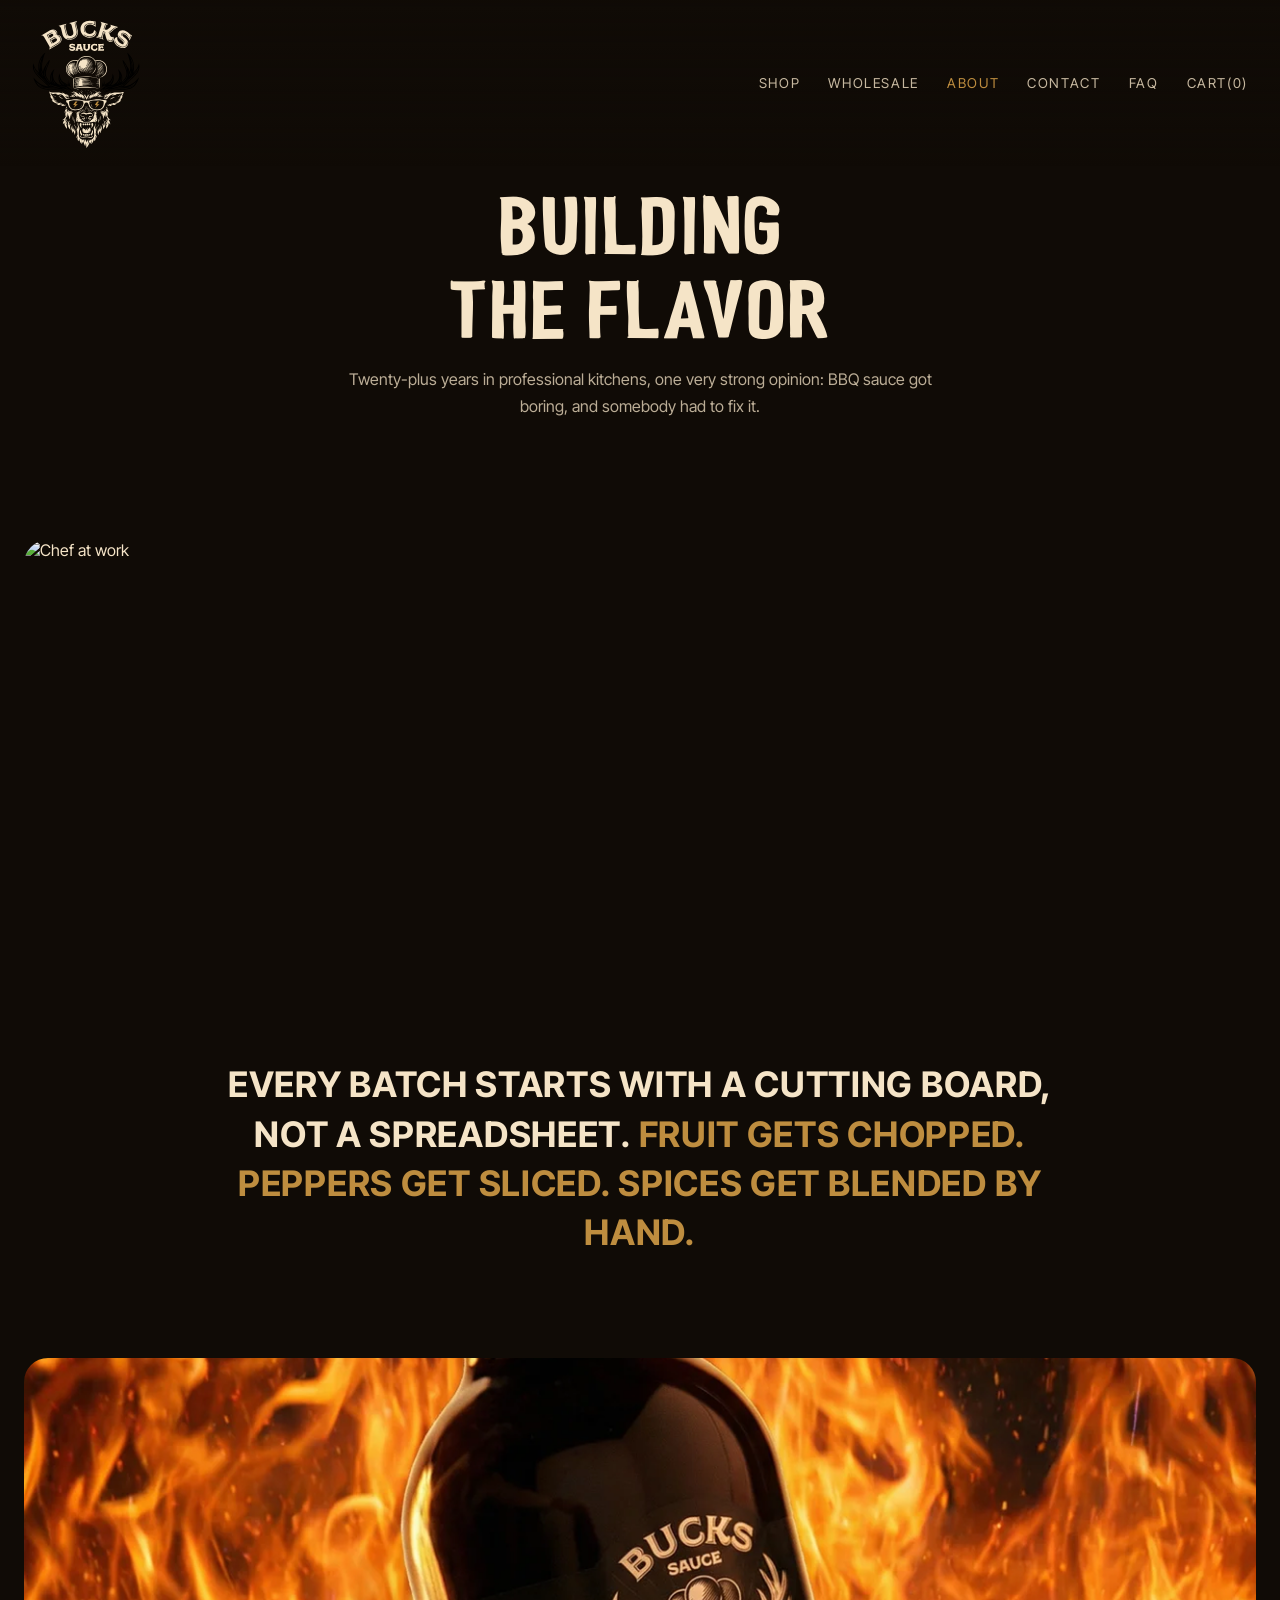
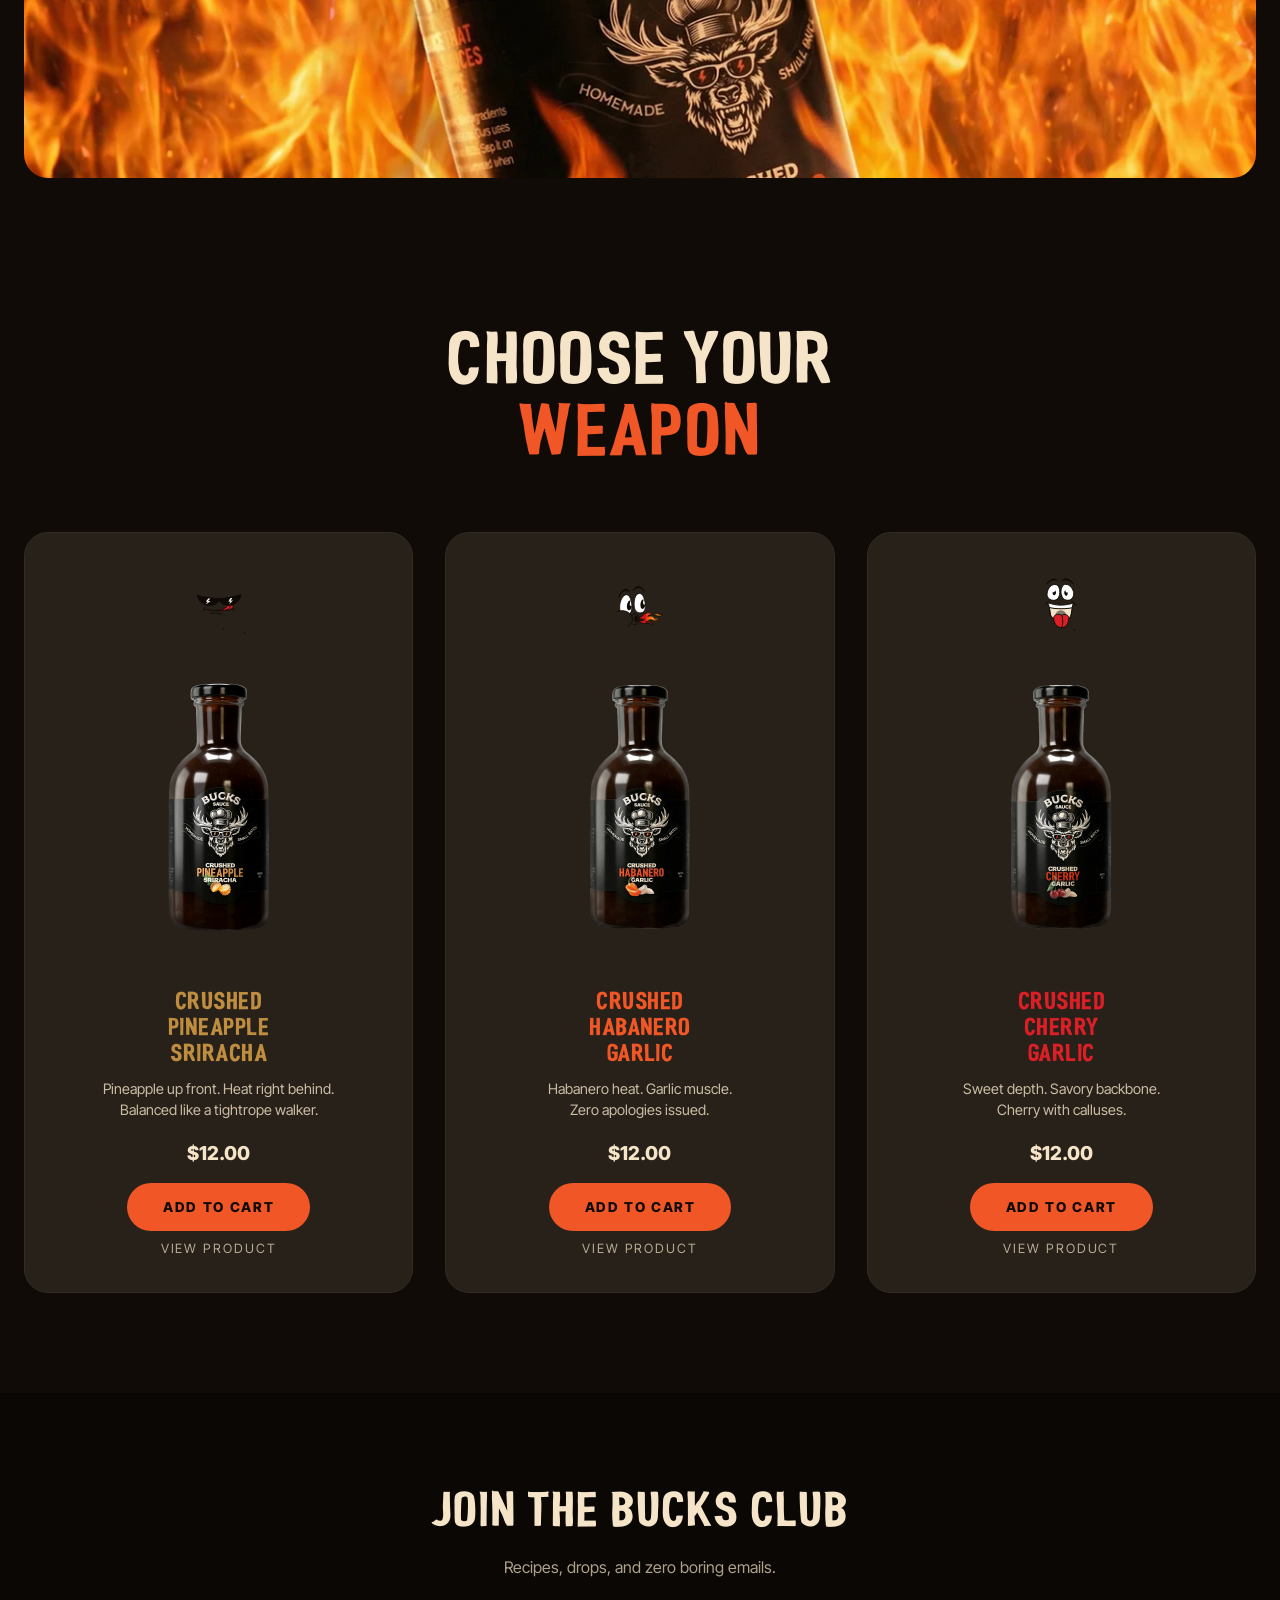
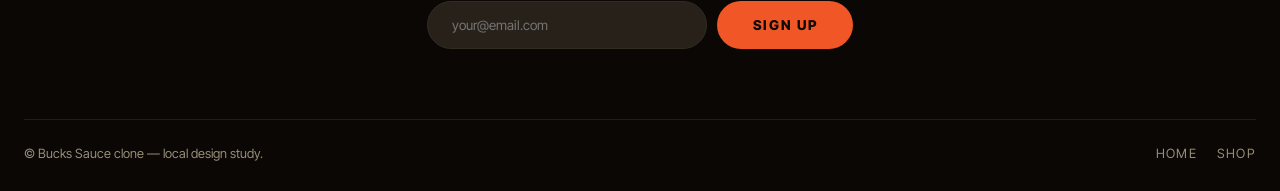
==== about.html @ 7441a602 "Initial commit: BuckleSaurce clone site Co-Authored-By: Claude Fable 5 <noreply@anthropic.com>" ====
<!DOCTYPE html>
<html lang="en">
<head>
  <meta charset="utf-8">
  <meta name="viewport" content="width=device-width, initial-scale=1">
  <title>About — Bucks Sauce Clone</title>
  <link rel="preconnect" href="https://fonts.googleapis.com">
  <link href="https://fonts.googleapis.com/css2?family=Inter+Tight:wght@400;600;700;800&family=Rye&display=swap" rel="stylesheet">
  <link rel="stylesheet" href="css/style.css">
</head>
<body>
  <nav class="nav">
    <a class="nav-logo" href="index.html"><img src="assets/bucks-logo.svg" alt="Bucks Sauce"></a>
    <div class="nav-links">
      <a href="shop.html">Shop</a>
      <a href="wholesale.html">Wholesale</a>
      <a href="about.html" class="active">About</a>
      <a href="contact.html">Contact</a>
      <a href="faq.html">FAQ</a>
      <a href="#" data-cart-open>Cart(<span class="cart-count">0</span>)</a>
    </div>
    
  </nav>

  <header class="page-hero">
    <h1>Building<br>the Flavor</h1>
    <p class="sub">Twenty-plus years in professional kitchens, one very strong opinion: BBQ sauce got boring, and somebody had to fix it.</p>
  </header>

  <main class="wrap">
    <img class="ws-img reveal" src="assets/BUCKSAUCE-21.jpg" alt="Chef at work">
    <section class="manifesto reveal" style="padding:60px 0;">
      <p>Every batch starts with a cutting board, not a spreadsheet. <em>Fruit gets chopped. Peppers get sliced. Spices get blended by hand.</em></p>
    </section>
    <img class="ws-img reveal" src="assets/image70.png" alt="Fresh ingredients">
  </main>

  <section class="products">
    <div class="wrap">
      <h2 class="section-title">Choose Your<span class="accent">Weapon</span></h2>
      <div class="product-grid" id="about-products"></div>
    </div>
  </section>

  <footer>
    <div class="wrap">
      <div class="club">
        <h2>Join the Bucks Club</h2>
        <p>Recipes, drops, and zero boring emails.</p>
        <form onsubmit="event.preventDefault(); this.querySelector('input').value=''; alert('Subscribed (demo).');">
          <input type="email" placeholder="your@email.com" required>
          <button class="btn btn-orange" type="submit"><span class="lbl">Sign Up</span><span class="lbl-hover">Sign Up</span></button>
        </form>
      </div>
      <div class="footer-bottom">
        <div>© Bucks Sauce clone — local design study.</div>
        <div class="footer-links"><a href="index.html">Home</a><a href="shop.html">Shop</a></div>
      </div>
    </div>
  </footer>

  <div id="cart-overlay"></div>
  <aside id="cart-drawer" aria-label="Cart">
    <div class="cart-head"><h3>Your Cart</h3><button class="cart-close" data-cart-close aria-label="Close cart">×</button></div>
    <div id="best-value" class="best-value" style="display:none;">Best value: grab a 3-pack, save some bucks</div>
    <div class="cart-items" id="cart-items"></div>
    <div class="cart-foot">
      <div class="cart-total"><span>Total</span><span id="cart-total">$0.00</span></div>
      <div id="ship-note" style="font-size:0.8rem;opacity:0.7;margin-bottom:12px;"></div>
      <button class="btn btn-orange" onclick="alert('Checkout is a demo stub.')"><span class="lbl">Checkout</span><span class="lbl-hover">Checkout</span></button>
    </div>
  </aside>

  <script src="js/dotlottie-player.js"></script>
  <script src="js/data.js"></script>
  <script src="js/main.js"></script>
  <script>renderProductCards("about-products");</script>
</body>
</html>
---- css/style.css ----
/* ============ Fonts (pulled from live site; Peperoncino Sans is a licensed
   commercial face — keep local-only unless licensed) ============ */
@font-face {
  font-family: "Peperoncino Sans";
  src: url("../assets/fonts/PeperoncinoSans.woff") format("woff");
  font-display: swap;
}
@font-face {
  font-family: "Inter Tight Local";
  src: url("../assets/fonts/InterTight.woff2") format("woff2");
  font-weight: 100 900;
  font-display: swap;
}

/* ============ Tokens ============ */
:root {
  --ink: #100b06;
  --ink-2: #272119;
  --brown: #322c23;
  --cream: #f5e4c7;
  --gold: #be8d3f;
  --orange: #f15726;
  --red: #da1f27;
  --font-display: "Peperoncino Sans", "Rye", serif;
  --font-body: "Inter Tight", "Inter Tight Local", sans-serif;
}

* { margin: 0; padding: 0; box-sizing: border-box; }
html { scroll-behavior: smooth; }
body {
  background: var(--ink);
  color: var(--cream);
  font-family: var(--font-body);
  overflow-x: hidden;
}
img { max-width: 100%; display: block; }
a { color: inherit; text-decoration: none; }
button { font-family: inherit; cursor: pointer; }

h1, h2, h3, .display { font-family: var(--font-display); text-transform: uppercase; font-weight: 400; letter-spacing: 0.02em; }

.wrap { max-width: 1280px; margin: 0 auto; padding: 0 24px; }

/* ============ Loader ============ */
#loader {
  position: fixed; inset: 0; z-index: 100;
  background: var(--ink);
  display: grid; place-items: center;
  transition: opacity 0.6s ease, visibility 0.6s;
}
#loader.done { opacity: 0; visibility: hidden; }
.loader-rings { position: relative; width: 100vmax; height: 100vmax; display: grid; place-items: center; }
.ring {
  position: absolute; border-radius: 50%;
  width: 8px; height: 8px;
  transform: scale(0);
}
.ring-gold { background: var(--gold); }
.ring-orange { background: var(--orange); }
.ring-red { background: var(--red); }
.ring-ink { background: var(--ink); }
.loader-logo { position: absolute; opacity: 0; text-align: center; }
.loader-logo img { width: 140px; margin: 0 auto; }

/* ============ Nav ============ */
.nav {
  position: fixed; top: 0; left: 0; right: 0; z-index: 50;
  display: flex; align-items: center; justify-content: space-between;
  padding: 18px 32px;
  mix-blend-mode: normal;
  background: linear-gradient(to bottom, rgba(16,11,6,0.85), transparent);
}
.nav-logo { font-family: var(--font-display); font-size: 1.3rem; letter-spacing: 0.05em; }
.nav-logo img { width: 108px; height: auto; }
.nav--hero { align-items: flex-start; background: none; transition: transform 0.35s ease, opacity 0.35s ease; }
.nav--hero .nav-links { margin-top: 14px; font-weight: 700; font-size: 1rem; font-family: var(--font-display); letter-spacing: 0.06em; }
body.scrolled .nav--hero { transform: translateY(-24px); opacity: 0; pointer-events: none; }

/* Scrolled mini-nav: antler mark + GET SAUCE + basket + burger */
.nav-mini {
  position: fixed; top: 0; left: 0; right: 0; z-index: 60;
  display: flex; align-items: center; justify-content: space-between;
  padding: 16px 28px;
  transform: translateY(-110%); opacity: 0;
  transition: transform 0.35s ease, opacity 0.35s ease;
}
body.scrolled .nav-mini { transform: none; opacity: 1; }
.antler-mark { width: 150px; height: 52px; overflow: hidden; display: block; }
.antler-mark img {
  width: 150px; clip-path: inset(16% 0 54% 0);
  transform: translateY(-16%);
}
.nav-mini-right { display: flex; gap: 12px; align-items: center; }
.pill-btn {
  background: var(--cream); color: var(--ink); border: none;
  font-family: var(--font-display); font-size: 1rem; letter-spacing: 0.06em;
  padding: 18px 40px; border-radius: 10px; text-transform: uppercase;
  transition: transform 0.2s;
}
.pill-btn:hover { transform: scale(1.04); }
.icon-btn {
  width: 62px; height: 62px; border-radius: 10px;
  background: transparent; border: 2px solid var(--cream); color: var(--cream);
  display: grid; place-items: center; font-size: 1.3rem;
  transition: background 0.2s, color 0.2s;
}
.icon-btn:hover { background: var(--cream); color: var(--ink); }
.burger-menu {
  position: fixed; top: 92px; right: 28px; z-index: 59;
  background: var(--ink-2); border: 1px solid var(--brown); border-radius: 16px;
  padding: 18px 26px; display: none; flex-direction: column; gap: 12px;
  font-family: var(--font-display); text-transform: uppercase; letter-spacing: 0.08em;
}
.burger-menu.open { display: flex; }
.nav-links { display: flex; gap: 28px; font-size: 0.85rem; text-transform: uppercase; letter-spacing: 0.12em; }
.nav-links a { opacity: 0.8; transition: opacity 0.2s; }
.nav-links a:hover, .nav-links a.active { opacity: 1; color: var(--gold); }
.nav-cta {
  background: var(--orange); color: var(--ink);
  border: none; padding: 12px 22px; border-radius: 999px;
  font-weight: 700; text-transform: uppercase; letter-spacing: 0.1em; font-size: 0.8rem;
  transition: transform 0.2s, background 0.2s;
}
.nav-cta:hover { transform: scale(1.05); background: var(--gold); }

/* ============ Hero (headline + product carousel, mirrors live site) ============ */
.hero2 { position: relative; overflow: hidden; padding-top: 120px; }
.hero2-headline {
  font-family: var(--font-display);
  text-transform: uppercase;
  text-align: center;
  font-size: clamp(2.6rem, 6.94vw, 6.6rem);
  line-height: 0.88;
  max-width: 18ch;
  margin: 0 auto;
}
.hero2-headline .outline {
  color: transparent;
  -webkit-text-stroke: 2.5px var(--cream);
}
.carousel { position: relative; margin-top: 60px; min-height: 78vh; }
.car-rule {
  position: relative;
  border-top: 1px dashed rgba(245, 228, 199, 0.35);
  margin: 0 12px;
}
.car-rule .lbl-left, .car-rule .lbl-right {
  position: absolute; top: -0.75em;
  background: var(--ink); padding: 0 14px;
  font-size: 0.92rem; letter-spacing: 0.08em; text-transform: uppercase;
  font-weight: 400;
}
.car-rule .lbl-left { left: 140px; opacity: 0.8; }
.car-rule .lbl-right { right: 140px; }
.car-stage { position: relative; height: 72vh; display: grid; place-items: end center; }
.car-line {
  position: absolute; z-index: 1; top: 63%; left: 0; right: 0;
  border-top: 1px dashed rgba(245, 228, 199, 0.35);
}
.car-circle {
  position: absolute; bottom: -8vh; left: 50%; transform: translateX(-50%);
  width: min(42vw, 520px); aspect-ratio: 1; border-radius: 50%;
  transition: background 0.5s ease;
}
.car-bottle {
  position: relative; z-index: 2;
  height: 80vh; margin-bottom: -10vh;
  object-fit: contain;
  rotate: 2.5deg;
  transition: opacity 0.35s ease, transform 0.35s ease;
}
.car-bottle.swap { opacity: 0; transform: translateY(30px) scale(0.97); }
.car-chunk {
  position: absolute; z-index: 3;
  animation: floaty 5s ease-in-out infinite alternate;
  filter: drop-shadow(0 18px 26px rgba(0,0,0,0.5));
}
.chunk-a { width: clamp(110px, 12vw, 200px); top: 6%; right: 27%; }
.chunk-wrap {
  position: absolute; z-index: 3;
  top: 36%; left: 31%;
  width: clamp(180px, 15.5vw, 290px);
  animation: floaty 5s ease-in-out infinite alternate;
  animation-delay: -2.5s;
  filter: drop-shadow(0 18px 26px rgba(0,0,0,0.5));
}
.chunk-wrap > img { width: 100%; display: block; }
.chunk-face {
  position: absolute; z-index: 4;
  top: 26%; left: 16%;
  width: 66%; height: 66%;
  pointer-events: none;
}
.car-stage .car-shop.btn {
  position: absolute; z-index: 5; bottom: 3%; left: 50%; transform: translateX(-50%);
  font-size: 1.25rem; padding: 22px 60px;
}
@keyframes floaty { from { transform: translateY(-12px) rotate(-4deg); } to { transform: translateY(14px) rotate(5deg); } }
.car-arrow {
  position: absolute; z-index: 4; top: 58%;
  width: 104px; height: 104px; border-radius: 50%;
  background: var(--cream); color: var(--ink);
  border: none; font-size: 1.5rem;
  display: grid; place-items: center;
  transition: transform 0.2s;
}
.car-arrow:hover { transform: scale(1.08); }
.car-arrow.prev { left: 10vw; }
.car-arrow.next { right: 10vw; }
@media (max-width: 820px) {
  .car-rule .lbl-left { left: 20px; }
  .car-rule .lbl-right { right: 20px; }
  .car-arrow.prev { left: 4vw; }
  .car-arrow.next { right: 4vw; }
  .car-arrow { width: 64px; height: 64px; }
}

/* Legacy centered hero (kept for reference) */
.hero {
  min-height: 100vh; position: relative;
  display: grid; place-items: center;
  overflow: hidden;
}
.hero-center { text-align: center; z-index: 2; }
.hero-mark { font-family: var(--font-display); text-transform: uppercase; font-size: clamp(3rem, 8vw, 6rem); line-height: 0.95; }
.hero-sub { font-family: var(--font-body); letter-spacing: 0.35em; text-transform: uppercase; font-size: 0.9rem; margin-top: 10px; color: var(--gold); }
.hero-tagline {
  margin-top: 28px; font-size: clamp(1rem, 2vw, 1.4rem);
  text-transform: uppercase; letter-spacing: 0.08em; opacity: 0.9;
  font-weight: 600;
}
.hero-cta { margin-top: 32px; }
.ingredient {
  position: absolute; width: clamp(90px, 12vw, 180px);
  will-change: transform;
  filter: drop-shadow(0 20px 30px rgba(0,0,0,0.5));
}
.ing-1 { top: 12%; left: 30%; }
.ing-2 { top: 18%; right: 18%; }
.ing-3 { bottom: 16%; left: 16%; }
.ing-4 { bottom: 20%; right: 24%; }
.hero-scroll-hint {
  position: absolute; bottom: 28px; left: 50%; transform: translateX(-50%);
  font-size: 0.7rem; letter-spacing: 0.3em; text-transform: uppercase; opacity: 0.5;
}

/* ============ Buttons ============ */
.btn {
  display: inline-block; position: relative; overflow: hidden;
  background: var(--cream); color: var(--ink);
  padding: 16px 36px; border-radius: 999px; border: none;
  font-weight: 800; text-transform: uppercase; letter-spacing: 0.12em; font-size: 0.85rem;
}
.btn .lbl { display: block; transition: transform 0.3s; }
.btn .lbl-hover {
  position: absolute; inset: 0; display: grid; place-items: center;
  transform: translateY(100%); transition: transform 0.3s;
}
.btn:hover .lbl { transform: translateY(-100%); }
.btn:hover .lbl-hover { transform: translateY(0); }
.btn-orange { background: var(--orange); color: var(--ink); }
.btn-outline { background: transparent; color: var(--cream); border: 2px solid var(--cream); }

/* ============ Manifesto ============ */
.manifesto { padding: 120px 0; text-align: center; }
.manifesto p {
  font-size: clamp(1.4rem, 3vw, 2.2rem); line-height: 1.4;
  max-width: 900px; margin: 0 auto;
  text-transform: uppercase; font-weight: 700; letter-spacing: 0.02em;
}
.manifesto em { color: var(--gold); font-style: normal; }

/* ============ Free-from badges ============ */
.freefrom { padding: 60px 0 120px; }
.freefrom-grid {
  display: grid; grid-template-columns: repeat(auto-fit, minmax(220px, 1fr));
  gap: 40px; text-align: center;
}
.badge img { height: 90px; margin: 0 auto 18px; }
.badge h3 { font-size: 1.1rem; margin-bottom: 10px; color: var(--gold); }
.badge p { font-size: 0.9rem; line-height: 1.6; opacity: 0.75; }

/* ============ Products ============ */
.products { padding: 100px 0; }
.section-title {
  font-size: clamp(2.4rem, 6vw, 4.5rem); text-align: center; line-height: 1;
  margin-bottom: 70px;
}
.section-title .accent { display: block; color: var(--orange); }
.product-grid { display: grid; grid-template-columns: repeat(auto-fit, minmax(300px, 1fr)); gap: 32px; }
.card {
  background: var(--ink-2); border-radius: 24px; padding: 36px 28px;
  text-align: center; position: relative; overflow: hidden;
  border: 1px solid var(--brown);
  transition: transform 0.3s, border-color 0.3s;
}
.card:hover { transform: translateY(-6px); }
.card[data-flavor="pineapple"]:hover { border-color: var(--gold); }
.card[data-flavor="habanero"]:hover { border-color: var(--orange); }
.card[data-flavor="cherry"]:hover { border-color: var(--red); }
.card .mascot { width: 70px; margin: 0 auto 8px; }
.card .bottle-wrap { position: relative; height: 320px; margin-bottom: 20px; }
.card .bottle-wrap img {
  position: absolute; inset: 0; margin: auto; height: 100%; width: auto;
  object-fit: contain; transition: opacity 0.4s;
}
.card .bottle-back { opacity: 0; }
.card:hover .bottle-front { opacity: 0; }
.card:hover .bottle-back { opacity: 1; }
.card h3 { font-size: 1.5rem; line-height: 1.1; margin-bottom: 12px; }
.card[data-flavor="pineapple"] h3 { color: var(--gold); }
.card[data-flavor="habanero"] h3 { color: var(--orange); }
.card[data-flavor="cherry"] h3 { color: var(--red); }
.card .tagline { font-size: 0.9rem; opacity: 0.8; line-height: 1.5; min-height: 3em; margin-bottom: 20px; white-space: pre-line; }
.card .price { font-weight: 800; font-size: 1.2rem; margin-bottom: 18px; }
.card .actions { display: flex; flex-direction: column; gap: 10px; align-items: center; }
.card .view-link { font-size: 0.8rem; letter-spacing: 0.15em; text-transform: uppercase; opacity: 0.7; }
.card .view-link:hover { opacity: 1; }

/* ============ Why section ============ */
.why { padding: 120px 0; background: var(--ink-2); position: relative; }
.why::before {
  content: ""; position: absolute; inset: 0;
  background: url("../assets/antler-pattern.webp") repeat;
  background-size: 71px 119px; opacity: 0.06; pointer-events: none;
}
.why .wrap { position: relative; }
.why-title { text-align: center; font-size: clamp(2.4rem, 7vw, 5rem); margin-bottom: 30px; }
.why-title span { display: inline-block; }
.why-manifesto {
  text-align: center; max-width: 760px; margin: 0 auto 80px;
  text-transform: uppercase; font-weight: 700; font-size: 1.2rem; line-height: 1.6;
}
.why-grid { display: grid; grid-template-columns: repeat(auto-fit, minmax(260px, 1fr)); gap: 48px; }
.why-item .num { font-family: var(--font-display); font-size: 3rem; color: var(--orange); display: block; margin-bottom: 12px; }
.why-item h3 { font-size: 1.2rem; margin-bottom: 12px; }
.why-item p { font-size: 0.95rem; line-height: 1.7; opacity: 0.75; }

/* ============ Bundles ============ */
.bundles { padding: 120px 0; text-align: center; }
.bundle-toggle { display: inline-flex; gap: 0; margin-bottom: 50px; border: 2px solid var(--brown); border-radius: 999px; overflow: hidden; }
.bundle-toggle button {
  background: transparent; color: var(--cream); border: none;
  padding: 14px 34px; text-transform: uppercase; font-weight: 800; letter-spacing: 0.1em;
}
.bundle-toggle button.on { background: var(--orange); color: var(--ink); }
.bundle-figure img { max-height: 420px; margin: 0 auto 30px; object-fit: contain; }
.bundle-price { font-size: 1.6rem; font-weight: 800; margin-bottom: 20px; }

/* ============ Reviews marquee ============ */
.reviews { padding: 100px 0; overflow: hidden; }
.marquee { display: flex; gap: 24px; width: max-content; animation: marquee 40s linear infinite; }
.marquee:hover { animation-play-state: paused; }
@keyframes marquee { to { transform: translateX(-50%); } }
.review-card {
  width: 340px; flex-shrink: 0;
  background: var(--ink-2); border: 1px solid var(--brown); border-radius: 20px;
  padding: 28px;
}
.review-card .who { color: var(--gold); font-size: 0.8rem; letter-spacing: 0.2em; text-transform: uppercase; margin-bottom: 12px; }
.review-card .quote { font-family: var(--font-display); font-size: 1.1rem; text-transform: uppercase; line-height: 1.3; margin-bottom: 12px; }
.review-card .body { font-size: 0.9rem; opacity: 0.75; line-height: 1.6; }

/* ============ Footer ============ */
footer { background: #0a0704; padding: 80px 0 30px; }
.club { text-align: center; margin-bottom: 70px; }
.club h2 { font-size: clamp(1.8rem, 4vw, 3rem); margin-bottom: 16px; }
.club p { opacity: 0.7; margin-bottom: 24px; }
.club form { display: flex; gap: 10px; justify-content: center; flex-wrap: wrap; }
.club input {
  background: var(--ink-2); border: 1px solid var(--brown); border-radius: 999px;
  color: var(--cream); padding: 14px 24px; min-width: 280px; font-family: inherit;
}
.footer-bottom {
  display: flex; justify-content: space-between; align-items: center; flex-wrap: wrap; gap: 16px;
  border-top: 1px solid var(--brown); padding-top: 26px;
  font-size: 0.8rem; opacity: 0.6;
}
.footer-links { display: flex; gap: 20px; text-transform: uppercase; letter-spacing: 0.1em; }

/* ============ Cart drawer ============ */
#cart-drawer {
  position: fixed; top: 0; right: 0; bottom: 0; width: min(420px, 100vw);
  background: var(--ink-2); z-index: 90; padding: 30px;
  transform: translateX(100%); transition: transform 0.35s ease;
  display: flex; flex-direction: column;
  border-left: 1px solid var(--brown);
}
#cart-drawer.open { transform: translateX(0); }
#cart-overlay {
  position: fixed; inset: 0; background: rgba(0,0,0,0.6); z-index: 80;
  opacity: 0; visibility: hidden; transition: opacity 0.3s;
}
#cart-overlay.open { opacity: 1; visibility: visible; }
.cart-head { display: flex; justify-content: space-between; align-items: center; margin-bottom: 24px; }
.cart-head h3 { font-size: 1.4rem; }
.cart-close { background: none; border: none; color: var(--cream); font-size: 1.6rem; }
.cart-items { flex: 1; overflow-y: auto; display: flex; flex-direction: column; gap: 16px; }
.cart-item { display: flex; gap: 14px; align-items: center; background: var(--ink); border-radius: 14px; padding: 12px; }
.cart-item img { width: 56px; height: 72px; object-fit: contain; }
.cart-item .ci-name { font-size: 0.85rem; font-weight: 700; text-transform: uppercase; }
.cart-item .ci-qty { display: flex; align-items: center; gap: 10px; margin-top: 6px; }
.cart-item .ci-qty button { background: var(--brown); color: var(--cream); border: none; width: 24px; height: 24px; border-radius: 6px; }
.cart-item .ci-price { margin-left: auto; font-weight: 700; }
.cart-empty { text-align: center; opacity: 0.6; margin-top: 60px; text-transform: uppercase; letter-spacing: 0.1em; line-height: 2; }
.cart-foot { border-top: 1px solid var(--brown); padding-top: 18px; margin-top: 18px; }
.cart-total { display: flex; justify-content: space-between; font-weight: 800; margin-bottom: 14px; text-transform: uppercase; }
.cart-foot .btn { width: 100%; text-align: center; }
.best-value {
  background: var(--gold); color: var(--ink); font-size: 0.75rem; font-weight: 800;
  padding: 8px 14px; border-radius: 10px; margin-bottom: 14px; text-transform: uppercase;
  text-align: center;
}

/* ============ Page hero (interior pages) ============ */
.page-hero { padding: 180px 0 80px; text-align: center; }
.page-hero h1 { font-size: clamp(2.6rem, 7vw, 5rem); line-height: 1.05; }
.page-hero .sub { margin-top: 18px; opacity: 0.75; max-width: 620px; margin-left: auto; margin-right: auto; line-height: 1.7; }

/* ============ PDP ============ */
.pdp-hero { display: grid; grid-template-columns: 1fr 1fr; gap: 60px; align-items: center; padding: 160px 0 80px; }
.pdp-bottle { position: relative; height: 560px; }
.pdp-bottle img { position: absolute; inset: 0; margin: auto; height: 100%; object-fit: contain; transition: opacity 0.4s; }
.pdp-bottle .back { opacity: 0; }
.pdp-bottle:hover .front { opacity: 0; }
.pdp-bottle:hover .back { opacity: 1; }
.pdp-info h1 { font-size: clamp(2.2rem, 5vw, 3.6rem); line-height: 1.05; margin-bottom: 16px; }
.pdp-info .tagline { opacity: 0.85; margin-bottom: 26px; font-size: 1.05rem; white-space: pre-line; }
.taste-arc { margin: 30px 0; display: grid; gap: 14px; }
.taste-arc .step { display: flex; gap: 14px; align-items: baseline; }
.taste-arc .n { font-family: var(--font-display); color: var(--orange); }
.pairs { padding: 80px 0; text-align: center; }
.pairs-list { display: flex; flex-wrap: wrap; gap: 12px; justify-content: center; margin-top: 24px; }
.pairs-list span { border: 1px solid var(--brown); border-radius: 999px; padding: 10px 20px; text-transform: uppercase; font-size: 0.8rem; letter-spacing: 0.1em; }
.food-grid { display: grid; grid-template-columns: 1fr 1fr; gap: 20px; padding: 60px 0; }
.food-grid img { border-radius: 20px; width: 100%; height: 380px; object-fit: cover; }

/* ============ FAQ ============ */
.faq-list { max-width: 760px; margin: 0 auto; padding-bottom: 120px; }
.faq-item { border-bottom: 1px solid var(--brown); }
.faq-q {
  width: 100%; background: none; border: none; color: var(--cream);
  display: flex; justify-content: space-between; align-items: center;
  padding: 26px 8px; font-size: 1.15rem; font-family: var(--font-display); text-transform: uppercase;
  text-align: left;
}
.faq-q .plus { transition: transform 0.3s; }
.faq-item.open .plus { transform: rotate(45deg); }
.faq-a { display: grid; grid-template-rows: 0fr; transition: grid-template-rows 0.4s ease; }
.faq-item.open .faq-a { grid-template-rows: 1fr; }
.faq-a > div { overflow: hidden; }
.faq-a p { padding: 0 8px 26px; opacity: 0.75; line-height: 1.7; }

/* ============ Forms ============ */
.form-grid { max-width: 640px; margin: 0 auto; display: grid; gap: 16px; padding-bottom: 120px; }
.form-grid input, .form-grid textarea {
  background: var(--ink-2); border: 1px solid var(--brown); border-radius: 14px;
  color: var(--cream); padding: 16px 20px; font-family: inherit; font-size: 0.95rem;
}
.form-grid textarea { min-height: 140px; resize: vertical; }

/* ============ Wholesale ============ */
.ws-3col { display: grid; grid-template-columns: repeat(auto-fit, minmax(260px, 1fr)); gap: 40px; padding: 60px 0 100px; }
.ws-3col h3 { color: var(--gold); margin-bottom: 14px; font-size: 1.3rem; }
.ws-3col p { opacity: 0.75; line-height: 1.7; }
.ws-img { border-radius: 24px; width: 100%; height: 420px; object-fit: cover; margin: 40px 0; }

/* ============ Reveal on scroll ============ */
.reveal { opacity: 0; transform: translateY(40px); transition: opacity 0.7s ease, transform 0.7s ease; }
.reveal.in { opacity: 1; transform: none; }

@media (max-width: 820px) {
  .nav-links { display: none; }
  .pdp-hero { grid-template-columns: 1fr; }
  .food-grid { grid-template-columns: 1fr; }
}
@media (prefers-reduced-motion: reduce) {
  .marquee { animation: none; }
  .reveal { opacity: 1; transform: none; transition: none; }
}
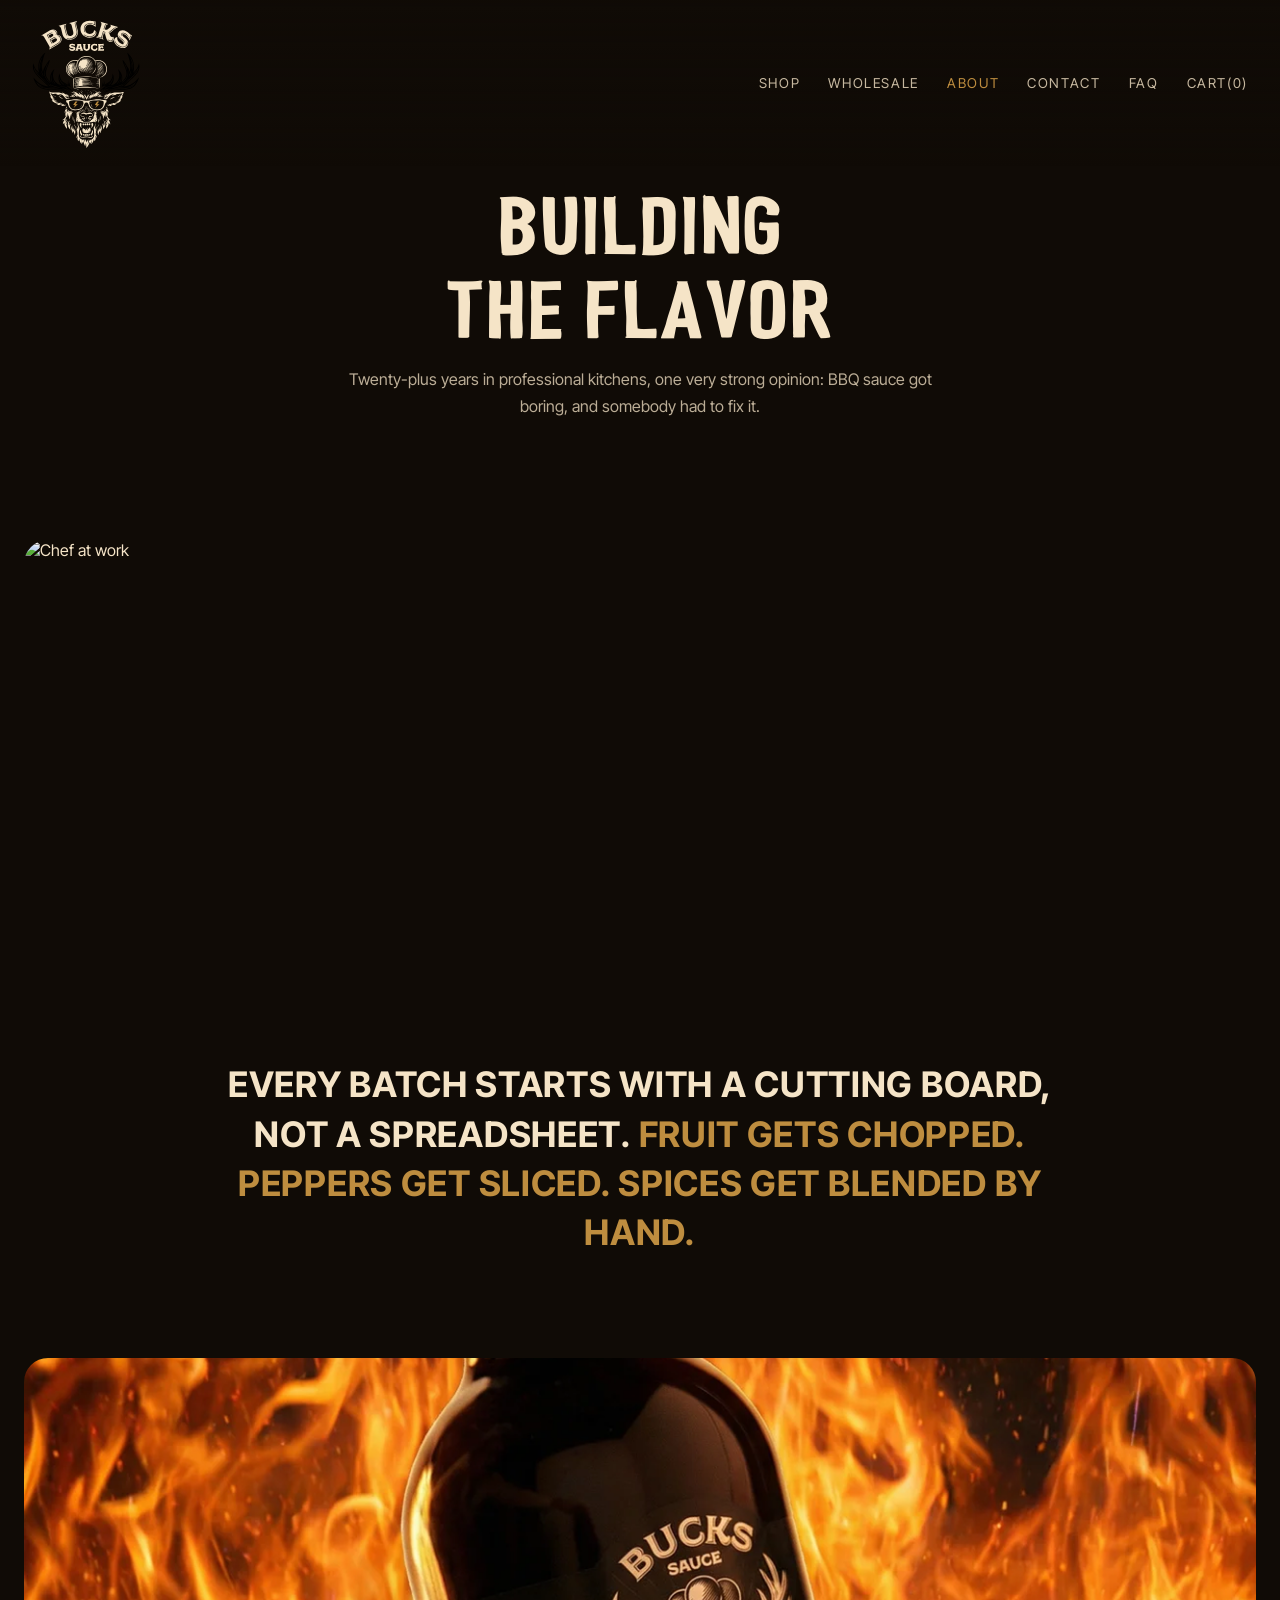
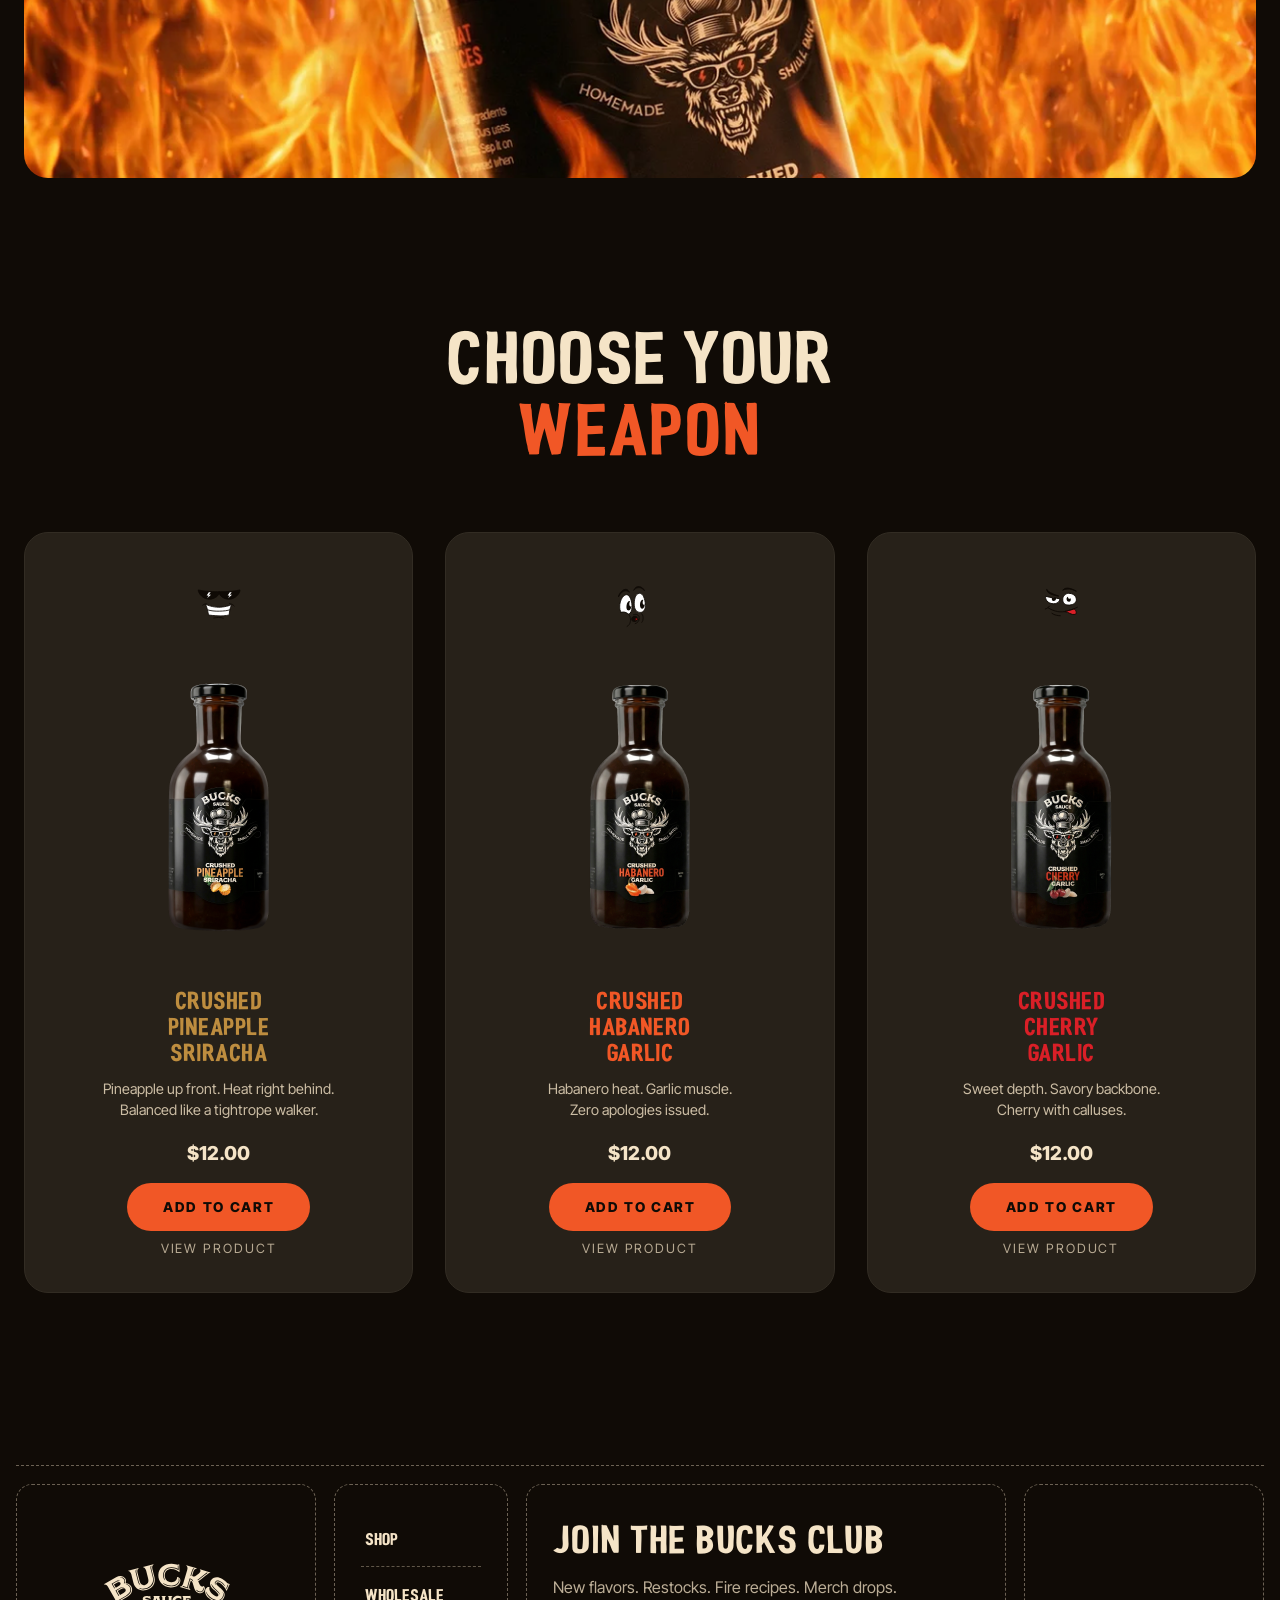
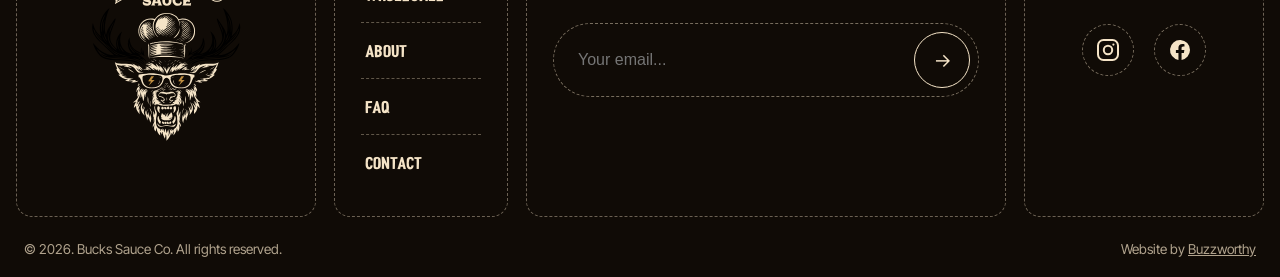
==== commit 0e782b00: "Fix nav/reviews/hover bugs and align interior pages to live-site fidelity Bug fixes (P1): - Link css" ====
--- a/about.html
+++ b/about.html
@@ -7,6 +7,7 @@
   <link rel="preconnect" href="https://fonts.googleapis.com">
   <link href="https://fonts.googleapis.com/css2?family=Inter+Tight:wght@400;600;700;800&family=Rye&display=swap" rel="stylesheet">
   <link rel="stylesheet" href="css/style.css">
+  <link rel="stylesheet" href="css/sections.css">
 </head>
 <body>
   <nav class="nav">
@@ -19,8 +20,25 @@
       <a href="faq.html">FAQ</a>
       <a href="#" data-cart-open>Cart(<span class="cart-count">0</span>)</a>
     </div>
-    
   </nav>
+
+  <!-- Scrolled / mobile mini-nav -->
+  <div class="nav-mini">
+    <a class="antler-mark" href="index.html"><img src="assets/bucks-logo.svg" alt="Bucks Sauce"></a>
+    <div class="nav-mini-right">
+      <a class="pill-btn" href="shop.html" style="text-decoration:none;display:inline-block;">Get Sauce</a>
+      <button class="icon-btn" data-cart-open aria-label="Cart">🧺</button>
+      <button class="icon-btn" id="burger" aria-label="Menu">☰</button>
+    </div>
+  </div>
+  <div class="burger-menu" id="burger-menu">
+    <a href="shop.html">Shop</a>
+    <a href="wholesale.html">Wholesale</a>
+    <a href="about.html">About</a>
+    <a href="contact.html">Contact</a>
+    <a href="faq.html">FAQ</a>
+  </div>
+
 
   <header class="page-hero">
     <h1>Building<br>the Flavor</h1>
@@ -42,20 +60,33 @@
     </div>
   </section>
 
-  <footer>
-    <div class="wrap">
-      <div class="club">
+  <!-- Footer -->
+  <footer class="footer2">
+    <div class="f-grid">
+      <div class="f-box f-logo"><img src="assets/bucks-logo.svg" alt="Bucks Sauce"></div>
+      <div class="f-box f-links">
+        <a href="shop.html">Shop</a>
+        <a href="wholesale.html">Wholesale</a>
+        <a href="about.html">About</a>
+        <a href="faq.html">FAQ</a>
+        <a href="contact.html">Contact</a>
+      </div>
+      <div class="f-box f-club">
         <h2>Join the Bucks Club</h2>
-        <p>Recipes, drops, and zero boring emails.</p>
-        <form onsubmit="event.preventDefault(); this.querySelector('input').value=''; alert('Subscribed (demo).');">
-          <input type="email" placeholder="your@email.com" required>
-          <button class="btn btn-orange" type="submit"><span class="lbl">Sign Up</span><span class="lbl-hover">Sign Up</span></button>
+        <p>New flavors. Restocks. Fire recipes. Merch drops.</p>
+        <form class="f-mail" onsubmit="event.preventDefault(); this.querySelector('input').value=''; alert('Subscribed (demo).');">
+          <input type="email" placeholder="Your email..." required>
+          <button type="submit" aria-label="Subscribe">→</button>
         </form>
       </div>
-      <div class="footer-bottom">
-        <div>© Bucks Sauce clone — local design study.</div>
-        <div class="footer-links"><a href="index.html">Home</a><a href="shop.html">Shop</a></div>
+      <div class="f-box f-social">
+        <a href="https://www.instagram.com" target="_blank" rel="noopener" aria-label="Instagram"><svg viewBox="0 0 24 24" width="24" height="24" fill="none" stroke="currentColor" stroke-width="2" stroke-linecap="round" stroke-linejoin="round"><rect x="2" y="2" width="20" height="20" rx="5.5"/><circle cx="12" cy="12" r="4.2"/><circle cx="17.4" cy="6.6" r="1.1" fill="currentColor" stroke="none"/></svg></a>
+        <a href="https://www.facebook.com" target="_blank" rel="noopener" aria-label="Facebook"><svg viewBox="0 0 24 24" width="24" height="24" fill="currentColor"><path d="M22 12a10 10 0 1 0-11.56 9.88v-6.99H7.9V12h2.54V9.85c0-2.5 1.49-3.89 3.78-3.89 1.09 0 2.24.2 2.24.2v2.46h-1.26c-1.24 0-1.63.77-1.63 1.56V12h2.78l-.44 2.89h-2.34v6.99A10 10 0 0 0 22 12z"/></svg></a>
       </div>
+    </div>
+    <div class="f-bottom">
+      <div>© 2026. Bucks Sauce Co. All rights reserved.</div>
+      <div>Website by <a href="https://buzzworthystudio.com" target="_blank" rel="noopener">Buzzworthy</a></div>
     </div>
   </footer>
 
--- a/css/style.css
+++ b/css/style.css
@@ -115,13 +115,6 @@
 .nav-links { display: flex; gap: 28px; font-size: 0.85rem; text-transform: uppercase; letter-spacing: 0.12em; }
 .nav-links a { opacity: 0.8; transition: opacity 0.2s; }
 .nav-links a:hover, .nav-links a.active { opacity: 1; color: var(--gold); }
-.nav-cta {
-  background: var(--orange); color: var(--ink);
-  border: none; padding: 12px 22px; border-radius: 999px;
-  font-weight: 700; text-transform: uppercase; letter-spacing: 0.1em; font-size: 0.8rem;
-  transition: transform 0.2s, background 0.2s;
-}
-.nav-cta:hover { transform: scale(1.05); background: var(--gold); }
 
 /* ============ Hero (headline + product carousel, mirrors live site) ============ */
 .hero2 { position: relative; overflow: hidden; padding-top: 120px; }
@@ -213,35 +206,6 @@
   .car-arrow.prev { left: 4vw; }
   .car-arrow.next { right: 4vw; }
   .car-arrow { width: 64px; height: 64px; }
-}
-
-/* Legacy centered hero (kept for reference) */
-.hero {
-  min-height: 100vh; position: relative;
-  display: grid; place-items: center;
-  overflow: hidden;
-}
-.hero-center { text-align: center; z-index: 2; }
-.hero-mark { font-family: var(--font-display); text-transform: uppercase; font-size: clamp(3rem, 8vw, 6rem); line-height: 0.95; }
-.hero-sub { font-family: var(--font-body); letter-spacing: 0.35em; text-transform: uppercase; font-size: 0.9rem; margin-top: 10px; color: var(--gold); }
-.hero-tagline {
-  margin-top: 28px; font-size: clamp(1rem, 2vw, 1.4rem);
-  text-transform: uppercase; letter-spacing: 0.08em; opacity: 0.9;
-  font-weight: 600;
-}
-.hero-cta { margin-top: 32px; }
-.ingredient {
-  position: absolute; width: clamp(90px, 12vw, 180px);
-  will-change: transform;
-  filter: drop-shadow(0 20px 30px rgba(0,0,0,0.5));
-}
-.ing-1 { top: 12%; left: 30%; }
-.ing-2 { top: 18%; right: 18%; }
-.ing-3 { bottom: 16%; left: 16%; }
-.ing-4 { bottom: 20%; right: 24%; }
-.hero-scroll-hint {
-  position: absolute; bottom: 28px; left: 50%; transform: translateX(-50%);
-  font-size: 0.7rem; letter-spacing: 0.3em; text-transform: uppercase; opacity: 0.5;
 }
 
 /* ============ Buttons ============ */
@@ -317,25 +281,6 @@
 .card .view-link { font-size: 0.8rem; letter-spacing: 0.15em; text-transform: uppercase; opacity: 0.7; }
 .card .view-link:hover { opacity: 1; }
 
-/* ============ Why section ============ */
-.why { padding: 120px 0; background: var(--ink-2); position: relative; }
-.why::before {
-  content: ""; position: absolute; inset: 0;
-  background: url("../assets/antler-pattern.webp") repeat;
-  background-size: 71px 119px; opacity: 0.06; pointer-events: none;
-}
-.why .wrap { position: relative; }
-.why-title { text-align: center; font-size: clamp(2.4rem, 7vw, 5rem); margin-bottom: 30px; }
-.why-title span { display: inline-block; }
-.why-manifesto {
-  text-align: center; max-width: 760px; margin: 0 auto 80px;
-  text-transform: uppercase; font-weight: 700; font-size: 1.2rem; line-height: 1.6;
-}
-.why-grid { display: grid; grid-template-columns: repeat(auto-fit, minmax(260px, 1fr)); gap: 48px; }
-.why-item .num { font-family: var(--font-display); font-size: 3rem; color: var(--orange); display: block; margin-bottom: 12px; }
-.why-item h3 { font-size: 1.2rem; margin-bottom: 12px; }
-.why-item p { font-size: 0.95rem; line-height: 1.7; opacity: 0.75; }
-
 /* ============ Bundles ============ */
 .bundles { padding: 120px 0; text-align: center; }
 .bundle-toggle { display: inline-flex; gap: 0; margin-bottom: 50px; border: 2px solid var(--brown); border-radius: 999px; overflow: hidden; }
@@ -352,14 +297,6 @@
 .marquee { display: flex; gap: 24px; width: max-content; animation: marquee 40s linear infinite; }
 .marquee:hover { animation-play-state: paused; }
 @keyframes marquee { to { transform: translateX(-50%); } }
-.review-card {
-  width: 340px; flex-shrink: 0;
-  background: var(--ink-2); border: 1px solid var(--brown); border-radius: 20px;
-  padding: 28px;
-}
-.review-card .who { color: var(--gold); font-size: 0.8rem; letter-spacing: 0.2em; text-transform: uppercase; margin-bottom: 12px; }
-.review-card .quote { font-family: var(--font-display); font-size: 1.1rem; text-transform: uppercase; line-height: 1.3; margin-bottom: 12px; }
-.review-card .body { font-size: 0.9rem; opacity: 0.75; line-height: 1.6; }
 
 /* ============ Footer ============ */
 footer { background: #0a0704; padding: 80px 0 30px; }
@@ -418,7 +355,7 @@
 .page-hero .sub { margin-top: 18px; opacity: 0.75; max-width: 620px; margin-left: auto; margin-right: auto; line-height: 1.7; }
 
 /* ============ PDP ============ */
-.pdp-hero { display: grid; grid-template-columns: 1fr 1fr; gap: 60px; align-items: center; padding: 160px 0 80px; }
+.pdp-hero { display: grid; grid-template-columns: 1fr 1fr; gap: 60px; align-items: center; padding: 160px 0 80px; position: relative; }
 .pdp-bottle { position: relative; height: 560px; }
 .pdp-bottle img { position: absolute; inset: 0; margin: auto; height: 100%; object-fit: contain; transition: opacity 0.4s; }
 .pdp-bottle .back { opacity: 0; }
@@ -473,6 +410,17 @@
   .nav-links { display: none; }
   .pdp-hero { grid-template-columns: 1fr; }
   .food-grid { grid-template-columns: 1fr; }
+  /* On mobile the full .nav-links are hidden, so surface the mini-nav (with its
+     burger) at all times instead of only after a 260px scroll. */
+  .nav, .nav--hero { display: none; }
+  .nav-mini { transform: none; opacity: 1; padding: 12px 16px; }
+  .nav-mini .pill-btn { padding: 12px 20px; font-size: 0.85rem; }
+  .nav-mini .icon-btn { width: 48px; height: 48px; font-size: 1.1rem; }
+  .antler-mark, .antler-mark img { width: 116px; }
+  .burger-menu { top: 82px; }
+}
+@media (max-width: 440px) {
+  .nav-mini .pill-btn { display: none; }
 }
 @media (prefers-reduced-motion: reduce) {
   .marquee { animation: none; }
--- a/css/sections.css
+++ b/css/sections.css
@@ -0,0 +1,281 @@
+/* ===== Deep-section styles mirroring live site ===== */
+
+/* Arched titles */
+.arc-title { text-align: center; font-size: clamp(3rem, 9vw, 7.5rem); line-height: 1; overflow: visible; }
+.arc-title span { display: inline-block; will-change: transform; }
+
+/* Manifesto emphasis */
+.manifesto p em { color: var(--gold); font-style: normal; }
+
+/* ===== Free-from: sticky stacking plates + blurred floating produce ===== */
+.freefrom2 { position: relative; padding: 14vh 0 20vh; }
+.ff-bg img {
+  position: absolute; width: clamp(120px, 14vw, 260px);
+  filter: blur(5px); opacity: 0.85; pointer-events: none;
+  animation: floaty 6s ease-in-out infinite alternate;
+}
+.ff-cherry { top: 4%; left: 14%; }
+.ff-habanero { top: 6%; right: 12%; animation-delay: -2s; }
+.ff-onion { bottom: 18%; left: 6%; animation-delay: -3.5s; }
+.ff-garlic { top: 38%; right: 4%; animation-delay: -1s; }
+.ff-chilli { bottom: 4%; right: 18%; animation-delay: -4.5s; }
+.ff-stack { max-width: 660px; margin: 0 auto; position: relative; padding: 0 20px; }
+.ff-card { position: sticky; margin-bottom: 34vh; }
+.ff-card:nth-child(1) { top: 100px; }
+.ff-card:nth-child(2) { top: 172px; }
+.ff-card:nth-child(3) { top: 244px; }
+.ff-card:nth-child(4) { top: 316px; }
+.ff-card:last-child { margin-bottom: 0; }
+.plate {
+  background: var(--cream); color: var(--ink);
+  font-family: var(--font-display); font-size: clamp(1.3rem, 2.4vw, 2rem);
+  text-transform: uppercase; letter-spacing: 0.03em;
+  border-radius: 12px; padding: 22px 34px;
+  display: flex; align-items: center; justify-content: space-between; gap: 18px;
+  box-shadow: 0 -8px 30px rgba(0,0,0,0.45);
+}
+.plate::before, .plate::after { content: "•"; font-size: 1.2rem; }
+.ff-card:nth-child(1) .plate { background: #a49a86; }
+.ff-card:nth-child(2) .plate { background: #c9bda4; }
+.ff-card:nth-child(3) .plate { background: #ded1b4; }
+.ff-body {
+  background: var(--ink);
+  border: 1px solid rgba(245, 228, 199, 0.7); border-top: none;
+  border-radius: 0 0 18px 18px;
+  padding: 64px 44px; text-align: center;
+}
+.ff-body img { height: 96px; margin: 0 auto 44px; }
+.ff-body p { font-size: 1.15rem; line-height: 1.7; opacity: 0.9; max-width: 40ch; margin: 0 auto; }
+
+/* ===== Choose Your Weapon: full-bleed color panels ===== */
+.weapon-head { text-align: center; padding: 18vh 0 6vh; }
+.weapon-head .line-1 { font-family: var(--font-display); font-size: clamp(2.6rem, 6vw, 5rem); text-transform: uppercase; }
+.weapon-head .line-2 {
+  display: block; font-family: var(--font-display); text-transform: uppercase;
+  font-size: clamp(4rem, 15vw, 14rem); line-height: 0.92;
+  color: transparent; -webkit-text-stroke: 2px var(--cream);
+}
+.weapon-panels { display: grid; grid-template-columns: repeat(3, 1fr); }
+.wpanel {
+  position: relative; min-height: 100vh;
+  display: flex; flex-direction: column; align-items: center;
+  padding: 56px 30px 44px; color: var(--cream);
+}
+.wpanel::before {
+  content: ""; position: absolute; inset: 14px;
+  border: 1px dashed rgba(16, 11, 6, 0.5); border-radius: 18px; pointer-events: none;
+}
+.wpanel--gold { background: var(--gold); }
+.wpanel--orange { background: var(--orange); }
+.wpanel--red { background: var(--red); }
+.wpanel h3 {
+  font-size: clamp(1.8rem, 3vw, 2.8rem); text-align: center; line-height: 1.02;
+  text-transform: uppercase;
+}
+.wpanel .wp-tag {
+  margin-top: 16px; text-align: center; white-space: pre-line;
+  opacity: 0; transition: opacity 0.35s; font-size: 1.05rem;
+}
+.wpanel:hover .wp-tag { opacity: 1; }
+.wp-antlers {
+  position: absolute; top: 24%; left: 50%; transform: translateX(-50%);
+  width: 78%; opacity: 0; transition: opacity 0.4s;
+  clip-path: inset(20% 0 52% 0); pointer-events: none;
+  filter: brightness(4) saturate(0);
+}
+.wpanel:hover .wp-antlers { opacity: 0.9; }
+.wpanel .wp-bottle { height: 50vh; object-fit: contain; margin: auto 0; z-index: 2; transition: transform 0.4s; }
+.wpanel:hover .wp-bottle { transform: scale(1.05) rotate(-2deg); }
+.wp-actions {
+  display: flex; gap: 14px; z-index: 2;
+  opacity: 0; transform: translateY(16px); transition: opacity 0.35s, transform 0.35s;
+}
+.wpanel:hover .wp-actions { opacity: 1; transform: none; }
+.wp-cart {
+  background: var(--cream); color: var(--ink); border: none; border-radius: 10px;
+  font-family: var(--font-display); text-transform: uppercase; font-size: 1rem;
+  padding: 20px 26px; display: flex; gap: 22px; align-items: center;
+}
+.wp-view {
+  background: transparent; color: var(--cream); border: 1px solid var(--cream);
+  border-radius: 10px; font-family: var(--font-display); text-transform: uppercase;
+  font-size: 1rem; padding: 20px 26px; text-decoration: none; display: flex; align-items: center; gap: 10px;
+}
+
+/* ===== Why: arch + numbered timeline ===== */
+.why2 { position: relative; padding: 16vh 0 8vh; }
+.why2-sub {
+  max-width: 30ch; margin: 8vh auto 0; text-align: center;
+  color: var(--gold); font-size: 1.35rem; line-height: 1.5; font-weight: 600;
+  text-transform: uppercase;
+}
+.why2-sub strong { color: var(--cream); }
+/* Pinned scroll-driven 01→03 sequence */
+.why-pin { height: 350vh; position: relative; margin-top: 6vh; }
+.why-sticky { position: sticky; top: 0; height: 100vh; overflow: hidden; }
+.tickline2 {
+  position: absolute; left: -25vw; right: -25vw; top: 38%; height: 12px; z-index: 0;
+  background: repeating-linear-gradient(90deg, rgba(245,228,199,0.55) 0 2px, transparent 2px 14px, rgba(245,228,199,0.55) 14px 16px, transparent 16px 30px);
+  transform: rotate(-3deg);
+  pointer-events: none;
+}
+.why-track { display: flex; width: 300vw; height: 100%; will-change: transform; }
+.why-step {
+  width: 100vw; height: 100%; flex-shrink: 0;
+  display: flex; flex-direction: column; align-items: center; justify-content: center;
+  position: relative; padding-top: 6vh;
+}
+.why-num {
+  font-family: var(--font-display); font-size: clamp(9rem, 24vw, 19rem); line-height: 0.9;
+  color: transparent; -webkit-text-stroke: 2px var(--cream);
+  position: relative; z-index: 1;
+}
+.why-figure { position: relative; margin-top: -70px; z-index: 2; width: clamp(160px, 16vw, 260px); }
+.why-figure img.base { width: 100%; }
+.why-figure dotlottie-player { position: absolute; top: 16%; left: 24%; width: 58%; height: 58%; }
+.why-plate { margin-top: 10px; z-index: 3; transform: rotate(-2deg); font-size: clamp(1.5rem, 2.5vw, 2.36rem) !important; }
+.why-block:nth-child(even) .why-plate { transform: rotate(2deg); }
+.why-copy {
+  margin-top: 5vh; max-width: 38ch; text-align: center;
+  font-size: clamp(1.1rem, 1.9vw, 1.55rem); line-height: 1.5;
+  transform: rotate(-1.5deg);
+}
+.why-step:nth-child(even) .why-copy { transform: rotate(1.5deg); }
+.why-award { width: clamp(240px, 26vw, 420px); border-radius: 18px; margin-top: -40px; z-index: 2; }
+
+/* ===== Buy a Pack: split ===== */
+.pack2 { display: grid; grid-template-columns: 1fr 1fr; gap: 22px; padding: 10vh 14px; align-items: stretch; }
+.pack-img { width: 100%; height: 100%; min-height: 80vh; object-fit: cover; border-radius: 22px; }
+.pack-panel {
+  border: 1px dashed rgba(245,228,199,0.45); border-radius: 22px;
+  padding: 8vh 40px 0; text-align: center; display: flex; flex-direction: column;
+}
+.pack-panel h2 { font-size: clamp(2.4rem, 5vw, 4.4rem); line-height: 0.95; }
+.pack-panel .pack-sub { font-family: var(--font-display); text-transform: uppercase; margin-top: 6px; font-size: 1.1rem; }
+.pack-toggle { display: flex; gap: 10px; justify-content: center; margin: 6vh 0 5vh; }
+.pack-toggle button {
+  background: none; border: 2px solid transparent; color: var(--cream);
+  padding: 16px 30px; border-radius: 50%; font-size: 1rem; letter-spacing: 0.06em;
+  text-transform: uppercase; font-weight: 600;
+}
+.pack-toggle button.on { border-color: var(--cream); }
+.pack-card {
+  background: var(--gold); border-radius: 18px 18px 0 0; margin-top: auto;
+  padding: 6vh 24px 0; position: relative;
+}
+.pack-card h3 { color: var(--cream); font-size: clamp(1.6rem, 2.6vw, 2.6rem); }
+.pack-card img { max-height: 34vh; margin: 4vh auto 0; object-fit: contain; }
+.pack-card .price-row { position: absolute; top: 18px; right: 22px; font-weight: 800; font-size: 1.3rem; }
+.pack-cta { margin: 26px 0; }
+
+/* ===== Reviews ===== */
+.reviews2 { padding: 12vh 0 6vh; overflow: hidden; }
+.outline-huge {
+  font-family: var(--font-display); text-transform: uppercase; text-align: center;
+  font-size: clamp(5rem, 19vw, 17rem); line-height: 0.9;
+  color: transparent; -webkit-text-stroke: 2px var(--cream);
+  transform: rotate(-2deg); margin-bottom: 8vh;
+}
+.rev-card {
+  width: 380px; flex-shrink: 0; border-radius: 18px; padding: 34px 30px;
+  display: flex; flex-direction: column; gap: 18px; text-align: center;
+}
+.rev-card .q { font-family: var(--font-display); font-size: 2.6rem; line-height: 0.5; }
+.rev-dark {
+  background: #17110b;
+  border: 1px solid rgba(245,228,199,0.75); color: var(--cream);
+  position: relative; overflow: hidden;
+}
+/* Slowly drifting antler texture overlay */
+.rev-dark::before {
+  content: ""; position: absolute; inset: 0; z-index: 0; pointer-events: none;
+  background-image: url("../assets/antler-pattern.webp");
+  background-repeat: repeat; background-size: 95px 158px; opacity: 0.1;
+  animation: antler-scroll 12s linear infinite;
+}
+.rev-dark > * { position: relative; z-index: 1; }
+@keyframes antler-scroll { from { background-position: 0 0; } to { background-position: 95px 0; } }
+@media (prefers-reduced-motion: reduce) { .rev-dark::before { animation: none; } }
+.rev-dark .rev-head {
+  font-family: var(--font-display); font-size: 1.7rem; text-transform: uppercase; line-height: 1.1;
+  color: transparent; -webkit-text-stroke: 1.2px var(--cream);
+}
+.rev-cream { background: var(--cream); color: var(--ink); }
+.rev-cream .rev-head { font-family: var(--font-display); font-size: 1.7rem; text-transform: uppercase; line-height: 1.1; }
+.rev-body { font-size: 1rem; line-height: 1.6; opacity: 0.9; }
+.rev-who { font-weight: 700; letter-spacing: 0.08em; text-transform: uppercase; font-size: 0.85rem; }
+
+/* ===== Footer ===== */
+.footer2 { padding: 8vh 16px 20px; background: var(--ink); }
+.f-grid {
+  display: grid; gap: 18px;
+  grid-template-columns: minmax(220px, 300px) 1fr minmax(320px, 480px) minmax(180px, 240px);
+  border-top: 1px dashed rgba(245,228,199,0.4); padding-top: 18px;
+}
+.f-box { border: 1px dashed rgba(245,228,199,0.4); border-radius: 16px; padding: 26px; }
+.f-logo { display: grid; place-items: center; }
+.f-logo img { width: 150px; }
+.f-links a {
+  display: block; padding: 16px 4px; font-family: var(--font-display);
+  text-transform: uppercase; font-size: 1.05rem;
+  border-bottom: 1px dashed rgba(245,228,199,0.35);
+}
+.f-links a:last-child { border-bottom: none; }
+.f-club h2 { font-size: clamp(1.6rem, 3vw, 2.4rem); margin-bottom: 12px; }
+.f-club p { opacity: 0.75; margin-bottom: 26px; }
+.f-mail { display: flex; align-items: center; gap: 12px; border: 1px dashed rgba(245,228,199,0.45); border-radius: 999px; padding: 8px 8px 8px 24px; }
+.f-mail input { flex: 1; background: none; border: none; color: var(--cream); font-size: 1rem; outline: none; }
+.f-mail button {
+  width: 56px; height: 56px; border-radius: 50%;
+  border: 1px solid var(--cream); background: none; color: var(--cream); font-size: 1.2rem;
+}
+.f-social { display: flex; gap: 20px; align-items: center; justify-content: center; }
+.f-social a {
+  width: 52px; height: 52px; border-radius: 50%;
+  display: grid; place-items: center; color: var(--cream);
+  border: 1px dashed rgba(245,228,199,0.45); transition: background 0.2s, color 0.2s;
+}
+.f-social a:hover { background: var(--cream); color: var(--ink); }
+.f-social svg { width: 24px; height: 24px; display: block; }
+.f-bottom { display: flex; justify-content: space-between; gap: 14px; flex-wrap: wrap; padding: 24px 8px 0; font-size: 0.85rem; opacity: 0.7; }
+.f-bottom a { text-decoration: underline; }
+
+/* ===== Free-from stack dimming (earlier cards recede as the next stacks) ===== */
+.ff-card { transition: filter 0.3s ease; }
+.ff-card.dimmed { filter: grayscale(0.6) brightness(0.75); }
+
+/* ===== Vertical letter-stack decorative labels ===== */
+.vert-label {
+  position: absolute; z-index: 3; pointer-events: none;
+  display: flex; flex-direction: column; align-items: center;
+  font-family: var(--font-display); text-transform: uppercase;
+  color: var(--gold); font-size: 0.9rem; letter-spacing: 0.14em;
+  line-height: 1.5; opacity: 0.85;
+}
+.vert-label span { display: block; }
+.vert-label .sp { height: 0.7em; }
+.ws-signup { position: relative; }
+.vert-label--why { left: clamp(8px, 3vw, 56px); top: 26vh; }
+.vert-label--pdp { left: -8px; top: 120px; }
+.vert-label--ws { left: 4vw; top: 96px; }
+@media (max-width: 1000px) { .vert-label { display: none; } }
+
+/* ===== Section exit shrink (approximation of live PIP transition) ===== */
+@supports (animation-timeline: view()) {
+  .pip {
+    animation: pip-exit linear both;
+    animation-timeline: view();
+    animation-range: exit 0% 100%;
+    transform-origin: 50% 100%;
+  }
+  @keyframes pip-exit {
+    to { scale: 0.9; border-radius: 30px; opacity: 0.75; }
+  }
+}
+
+@media (max-width: 900px) {
+  .weapon-panels { grid-template-columns: 1fr; }
+  .wpanel { min-height: 80vh; }
+  .pack2 { grid-template-columns: 1fr; }
+  .f-grid { grid-template-columns: 1fr; }
+}
